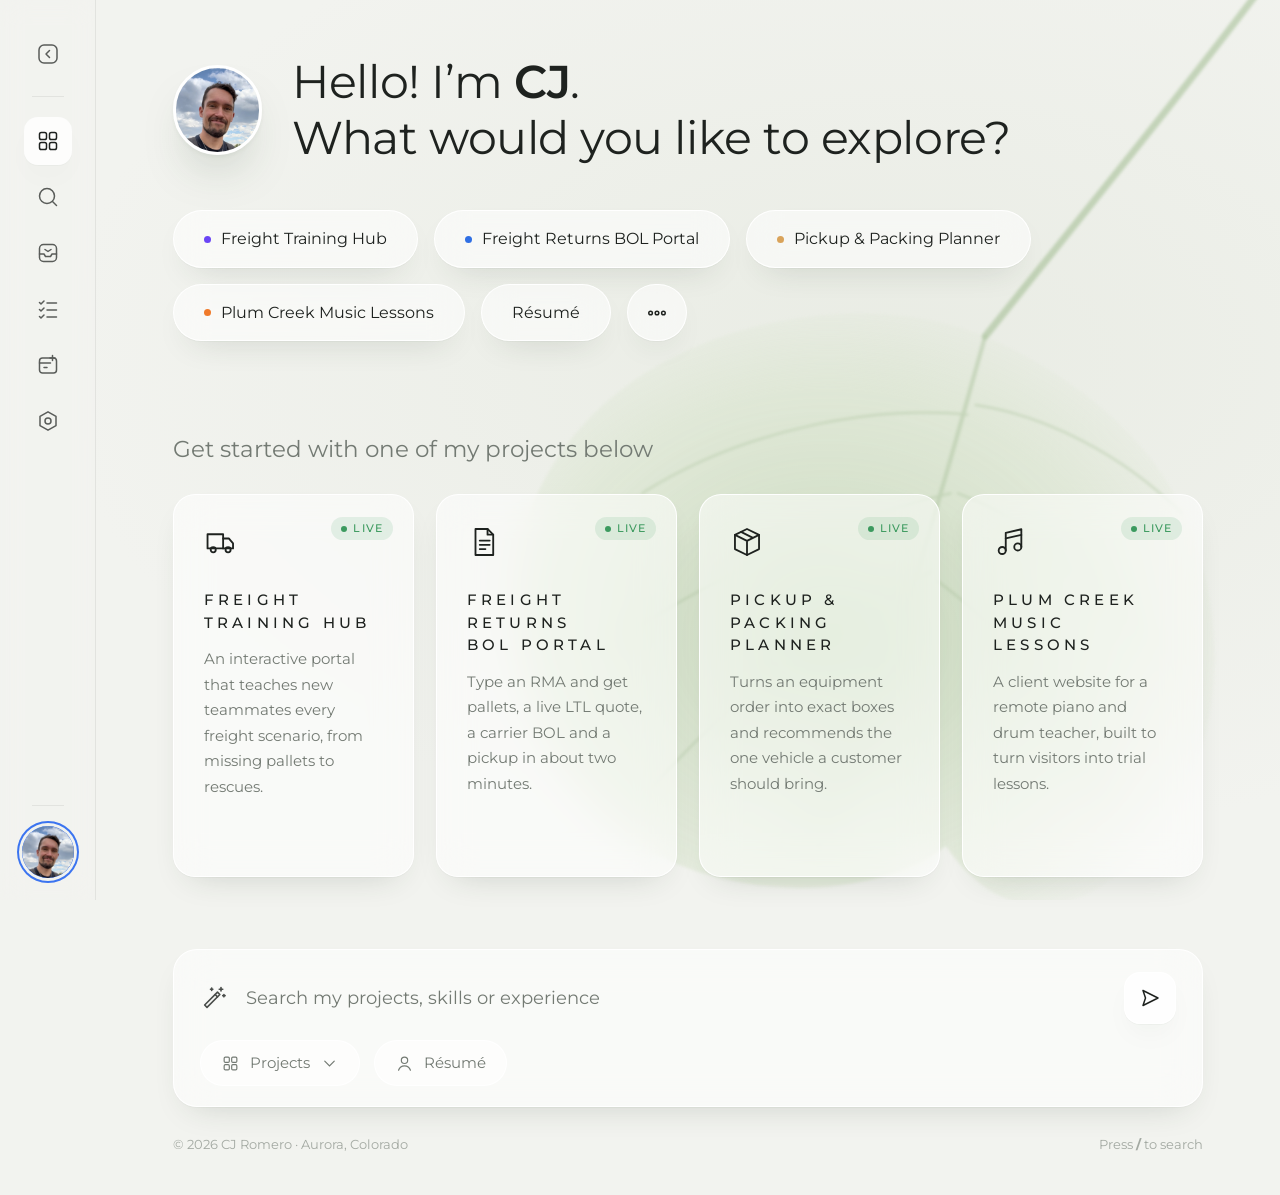
==== index.html @ 224bd037 "Add project hub with résumé and four live projects Static site for Vercel: hub page (home, project p" ====
<!doctype html>
<html lang="en">
<head>
<meta charset="utf-8">
<meta name="viewport" content="width=device-width,initial-scale=1,viewport-fit=cover">
<meta name="description" content="CJ Romero: customer operations, CRM administration and AI enablement. Résumé plus live, clickable projects: a freight training hub, a freight returns BOL portal, a pickup and packing planner, and client web work.">
<meta property="og:title" content="CJ Romero · Project Hub">
<meta property="og:description" content="Résumé and live projects: freight training, BOL automation, packing planner and client websites.">
<meta property="og:type" content="website">
<link rel="icon" href="data:image/svg+xml,%3Csvg xmlns='http://www.w3.org/2000/svg' viewBox='0 0 32 32'%3E%3Cpath d='M16 3C9 9 6 15 8 22c2 5 7 7 8 7s6-2 8-7c2-7-1-13-8-19Z' fill='%239fc08a'/%3E%3Cpath d='M16 6v23' stroke='%235d8f5a' stroke-width='1.6'/%3E%3C/svg%3E">
<title>CJ · Project Hub</title>
<link rel="preconnect" href="https://fonts.googleapis.com">
<link rel="preconnect" href="https://fonts.gstatic.com" crossorigin>
<link rel="stylesheet" href="https://fonts.googleapis.com/css2?family=Montserrat:wght@300;400;500;600&family=JetBrains+Mono:wght@500&display=swap">
<style>
:root{padding:env(safe-area-inset-top,0px) 0 env(safe-area-inset-bottom,0px)}[hidden]{display:none!important}img{max-width:100%}
/* Layout: slim icon rail left; airy greenhouse workspace with a soft botanical leaf behind frosted-glass cards; prompt bar docked at the bottom */
:root{
  --bg:#f2f3ef; --bg-2:#e9ece4;
  --ink:#1e221f; --muted:#737a73; --faint:#a3a9a2;
  --glass:rgba(255,255,255,.55); --glass-strong:rgba(255,255,255,.78); --glass-edge:rgba(255,255,255,.95);
  --line:rgba(30,40,30,.08);
  --leaf-1:#c9dcb8; --leaf-2:#9fc08a; --vein:#7fa56a;
  --accent:#2f6fe4; --live:#3c9a5f; --live-soft:rgba(60,154,95,.12); --soon:#b07a1c; --soon-soft:rgba(190,140,40,.12);
  --shadow:0 1px 1px rgba(40,50,40,.03),0 14px 34px -18px rgba(40,60,40,.22);
  --shadow-lift:0 2px 4px rgba(40,50,40,.05),0 26px 50px -22px rgba(40,70,40,.35);
  --f-ui:"Montserrat","Avenir Next","Segoe UI",system-ui,sans-serif;
  --f-mono:"JetBrains Mono",ui-monospace,Menlo,monospace;
}
@media (prefers-color-scheme:dark){:root:not([data-theme="light"]){
  --bg:#101512; --bg-2:#151c17;
  --ink:#e7ece6; --muted:#9aa49b; --faint:#667066;
  --glass:rgba(32,42,35,.5); --glass-strong:rgba(36,48,40,.8); --glass-edge:rgba(255,255,255,.07);
  --line:rgba(255,255,255,.07);
  --leaf-1:#2d4a2f; --leaf-2:#3f6b40; --vein:#5d8f5a;
  --accent:#6f9cff; --live:#6fd39a; --live-soft:rgba(111,211,154,.12); --soon:#e8b65a; --soon-soft:rgba(232,182,90,.12);
  --shadow:0 1px 1px rgba(0,0,0,.3),0 14px 34px -18px rgba(0,0,0,.6);
  --shadow-lift:0 2px 4px rgba(0,0,0,.3),0 26px 50px -22px rgba(0,0,0,.8);
  color-scheme:dark}}
:root[data-theme="dark"]{
  --bg:#101512; --bg-2:#151c17;
  --ink:#e7ece6; --muted:#9aa49b; --faint:#667066;
  --glass:rgba(32,42,35,.5); --glass-strong:rgba(36,48,40,.8); --glass-edge:rgba(255,255,255,.07);
  --line:rgba(255,255,255,.07);
  --leaf-1:#2d4a2f; --leaf-2:#3f6b40; --vein:#5d8f5a;
  --accent:#6f9cff; --live:#6fd39a; --live-soft:rgba(111,211,154,.12); --soon:#e8b65a; --soon-soft:rgba(232,182,90,.12);
  --shadow:0 1px 1px rgba(0,0,0,.3),0 14px 34px -18px rgba(0,0,0,.6);
  --shadow-lift:0 2px 4px rgba(0,0,0,.3),0 26px 50px -22px rgba(0,0,0,.8);
  color-scheme:dark}

*{box-sizing:border-box}
html,body{height:100%}
body{margin:0;background:var(--bg);color:var(--ink);font:400 15px/1.6 var(--f-ui);-webkit-font-smoothing:antialiased}
button{font:inherit;color:inherit}
a{color:inherit}
:focus-visible{outline:2px solid var(--accent);outline-offset:3px;border-radius:10px}
h1,h2,h3{margin:0;font-weight:400;text-wrap:balance}

/* backdrop */
.backdrop{position:fixed;inset:0;z-index:0;pointer-events:none;overflow:hidden;background:radial-gradient(1200px 700px at 70% 40%,var(--bg-2),transparent 70%),var(--bg)}
.leaf{position:absolute;left:28%;top:-4%;width:min(980px,90vw);height:auto;opacity:.55;filter:blur(1.5px);transform-origin:70% 10%;animation:breeze 14s ease-in-out infinite}
@keyframes breeze{50%{transform:rotate(1.6deg) translateY(4px)}}

/* shell */
.shell{position:relative;z-index:1;display:grid;grid-template-columns:96px minmax(0,1fr);min-height:100%}
.rail{position:sticky;top:0;height:100vh;display:flex;flex-direction:column;align-items:center;gap:8px;padding:30px 0 22px;background:color-mix(in srgb,var(--bg) 70%,transparent);backdrop-filter:blur(14px);border-right:1px solid var(--line);z-index:5}
.rail .sep{width:32px;height:1px;background:var(--line);margin:10px 0 12px}
.rail a,.rail button{width:48px;height:48px;border-radius:14px;display:grid;place-items:center;color:var(--ink);opacity:.72;border:0;background:transparent;cursor:pointer;position:relative;text-decoration:none;transition:background .2s,opacity .2s}
.rail a:hover,.rail button:hover{opacity:1;background:var(--glass)}
.rail a.on{opacity:1;background:var(--glass-strong);box-shadow:var(--shadow)}
.rail svg{width:24px;height:24px}
.rail [data-tip]:hover::after{content:attr(data-tip);position:absolute;left:58px;top:50%;transform:translateY(-50%);white-space:nowrap;font-size:12.5px;font-weight:500;background:var(--ink);color:var(--bg);padding:6px 10px;border-radius:8px;opacity:1}
.rail .grow{flex:1}
.rail a.me{width:52px;height:52px;padding:0;border-radius:50%;overflow:hidden;opacity:1;display:block;background:radial-gradient(circle at 30% 30%,#4f8bff,#2457d6);box-shadow:0 0 0 3px var(--bg),0 0 0 5px #3b74f0;text-decoration:none;transition:transform .2s}
.rail a.me:hover{transform:scale(1.05);background:radial-gradient(circle at 30% 30%,#4f8bff,#2457d6)}

.main{min-width:0;padding:clamp(28px,6vh,80px) clamp(16px,6vw,140px) 40px;display:flex;flex-direction:column;min-height:100vh}
.view{flex:1;display:flex;flex-direction:column}

/* home */
.hello{font-size:clamp(30px,3.6vw,46px);line-height:1.22;letter-spacing:-.01em;font-weight:400}
.hello span{display:block}
.hello em{font-style:normal;font-weight:600}
.chips{display:flex;flex-wrap:wrap;gap:16px;margin-top:44px}
.chip{border:1px solid var(--glass-edge);background:var(--glass);backdrop-filter:blur(16px);-webkit-backdrop-filter:blur(16px);border-radius:999px;padding:15px 30px;font-size:16px;font-weight:400;cursor:pointer;box-shadow:var(--shadow);transition:transform .2s,box-shadow .2s;text-decoration:none;display:inline-flex;align-items:center;gap:10px}
.chip:hover{transform:translateY(-2px);box-shadow:var(--shadow-lift)}
.chip .dot{width:7px;height:7px;border-radius:50%}
.chip.more{padding:15px 18px}
.chip.more svg{width:22px;height:22px}
.sub{font-size:clamp(19px,1.8vw,24px);color:var(--muted);font-weight:400;margin:clamp(48px,10vh,120px) 0 26px}

.cards{display:grid;grid-template-columns:repeat(4,minmax(0,1fr));gap:22px}
.card{position:relative;display:flex;flex-direction:column;gap:12px;padding:30px 30px 34px;border-radius:22px;background:var(--glass);border:1px solid var(--glass-edge);backdrop-filter:blur(18px) saturate(1.1);-webkit-backdrop-filter:blur(18px) saturate(1.1);box-shadow:var(--shadow);text-decoration:none;cursor:pointer;min-width:0;transition:transform .35s cubic-bezier(.2,.8,.2,1),box-shadow .35s;transform-style:preserve-3d}
.card:hover{box-shadow:var(--shadow-lift)}
.card .ic{width:34px;height:34px;color:var(--ink)}
.card .ic svg{width:34px;height:34px}
.card h3{font-size:15px;font-weight:500;letter-spacing:.28em;text-transform:uppercase;margin-top:18px;line-height:1.5}
.card p{margin:0;color:var(--muted);font-size:15px;line-height:1.7}
.status{position:absolute;right:20px;top:22px;font:500 11px/1 var(--f-ui);letter-spacing:.1em;text-transform:uppercase;padding:6px 10px;border-radius:999px;display:inline-flex;align-items:center;gap:6px}
.status i{width:6px;height:6px;border-radius:50%;background:currentColor}
.status.live{color:var(--live);background:var(--live-soft)}
.status.live i{animation:pulse 1.8s ease-in-out infinite}
@keyframes pulse{50%{opacity:.25}}
.status.soon{color:var(--soon);background:var(--soon-soft)}
.card .go{margin-top:auto;padding-top:10px;font-size:13px;font-weight:500;display:flex;align-items:center;gap:8px;color:var(--ink);opacity:.0;transform:translateY(4px);transition:.25s}
.card:hover .go{opacity:.8;transform:none}
.card .go svg{width:16px;height:16px}

/* prompt bar */
.prompt{position:relative;margin-top:clamp(40px,8vh,110px);border-radius:24px;background:var(--glass);border:1px solid var(--glass-edge);backdrop-filter:blur(20px);-webkit-backdrop-filter:blur(20px);box-shadow:var(--shadow);padding:22px 26px 20px}
.prompt-row{display:flex;align-items:center;gap:18px}
.prompt-row > svg{width:28px;height:28px;flex:none;color:var(--ink);opacity:.8}
.prompt input{flex:1;min-width:0;border:0;background:transparent;outline:none;font:400 18px var(--f-ui);color:var(--ink);padding:10px 0}
.prompt input::placeholder{color:var(--muted)}
.send{width:52px;height:52px;border-radius:16px;border:1px solid var(--glass-edge);background:var(--glass-strong);display:grid;place-items:center;cursor:pointer;flex:none;box-shadow:var(--shadow)}
.send svg{width:24px;height:24px}
.send:hover{transform:translateX(2px)}
.prompt-tools{display:flex;gap:14px;margin-top:16px;flex-wrap:wrap}
.pill{display:inline-flex;align-items:center;gap:10px;border:1px solid var(--glass-edge);background:var(--glass);border-radius:999px;padding:10px 20px;font-size:15px;color:var(--muted);cursor:pointer;text-decoration:none;position:relative}
.pill:hover{color:var(--ink)}
.pill svg{width:19px;height:19px}
.menu{position:absolute;left:0;bottom:calc(100% + 10px);min-width:260px;background:var(--glass-strong);backdrop-filter:blur(24px);-webkit-backdrop-filter:blur(24px);border:1px solid var(--glass-edge);border-radius:18px;box-shadow:var(--shadow-lift);padding:8px;z-index:20}
.menu a{display:flex;align-items:center;gap:12px;padding:10px 12px;border-radius:12px;text-decoration:none;font-size:14.5px;color:var(--ink)}
.menu a:hover,.menu a.on{background:var(--glass)}
.menu a small{margin-left:auto;font-size:11px;letter-spacing:.08em;text-transform:uppercase}
.results{position:absolute;left:0;right:0;bottom:calc(100% + 12px);background:var(--glass-strong);backdrop-filter:blur(24px);-webkit-backdrop-filter:blur(24px);border:1px solid var(--glass-edge);border-radius:20px;box-shadow:var(--shadow-lift);padding:8px;max-height:min(420px,60vh);overflow-y:auto;z-index:20}
.res{display:flex;align-items:flex-start;gap:14px;padding:12px 14px;border-radius:14px;cursor:pointer}
.res.on,.res:hover{background:var(--glass)}
.res .k{font:500 10.5px/1 var(--f-ui);letter-spacing:.14em;text-transform:uppercase;color:var(--faint);padding-top:5px;width:74px;flex:none}
.res b{display:block;font-weight:500;font-size:15px}
.res p{margin:2px 0 0;color:var(--muted);font-size:13.5px;line-height:1.5}
.res-empty{padding:14px;color:var(--muted);font-size:14px}
mark{background:color-mix(in srgb,var(--leaf-2) 45%,transparent);color:inherit;border-radius:3px;padding:0 1px}

/* project detail */
.back{display:inline-flex;align-items:center;gap:8px;font-size:14px;color:var(--muted);text-decoration:none;margin-bottom:28px;align-self:flex-start;padding:8px 14px 8px 10px;border-radius:999px;border:1px solid var(--glass-edge);background:var(--glass)}
.back:hover{color:var(--ink)}
.back svg{width:16px;height:16px}
.proj{display:grid;grid-template-columns:minmax(0,1fr) minmax(0,1.15fr);gap:clamp(28px,4vw,64px);align-items:center}
.eyebrow{font-size:12px;font-weight:500;letter-spacing:.3em;text-transform:uppercase;color:var(--muted);display:flex;align-items:center;gap:12px;flex-wrap:wrap}
.eyebrow .status{position:static}
.proj h1{font-size:clamp(32px,4vw,52px);line-height:1.12;letter-spacing:-.015em;margin:16px 0 18px}
.proj .lede{color:var(--muted);font-size:17px;line-height:1.7;max-width:52ch;margin:0}
.points{list-style:none;margin:26px 0 0;padding:0;display:flex;flex-direction:column;gap:10px}
.points li{display:flex;gap:12px;align-items:flex-start;font-size:15px}
.points li::before{content:"";width:8px;height:8px;border-radius:50%;margin-top:.55em;flex:none;background:var(--leaf-2);box-shadow:0 0 0 4px color-mix(in srgb,var(--leaf-2) 25%,transparent)}
.tags{display:flex;flex-wrap:wrap;gap:8px;margin-top:24px}
.tags span{font-size:12.5px;padding:6px 12px;border-radius:999px;background:var(--glass);border:1px solid var(--glass-edge);color:var(--muted)}
.cta{display:flex;gap:12px;margin-top:30px;flex-wrap:wrap}
.btn{display:inline-flex;align-items:center;gap:10px;padding:14px 24px;border-radius:999px;font-weight:500;font-size:15px;text-decoration:none;border:1px solid var(--glass-edge);background:var(--glass);cursor:pointer}
.btn svg{width:18px;height:18px}
.btn.solid{background:var(--ink);color:var(--bg);border-color:var(--ink)}
.btn.solid:hover{transform:translateY(-1px)}
.btn[aria-disabled="true"]{opacity:.55;cursor:default}

.preview{perspective:1600px}
.window{border-radius:22px;background:var(--glass-strong);border:1px solid var(--glass-edge);box-shadow:var(--shadow-lift);overflow:hidden;transform:rotateY(-14deg) rotateX(6deg);transition:transform .7s cubic-bezier(.2,.8,.2,1);text-decoration:none;display:block;color:inherit}
.preview:hover .window{transform:none}
.win-bar{display:flex;align-items:center;gap:7px;padding:12px 16px;border-bottom:1px solid var(--line)}
.win-bar i{width:10px;height:10px;border-radius:50%;background:var(--line)}
.win-bar i:nth-child(1){background:#ff6058}.win-bar i:nth-child(2){background:#ffbd2e}.win-bar i:nth-child(3){background:#29c940}
.win-bar span{margin-left:12px;font:500 11.5px var(--f-mono);color:var(--muted);background:var(--glass);padding:4px 12px;border-radius:7px;flex:1;max-width:280px;overflow:hidden;white-space:nowrap;text-overflow:ellipsis}
.win-body{aspect-ratio:16/10;max-width:100%;position:relative;overflow:hidden}

/* freight mini */
.fh{position:absolute;inset:0;display:grid;grid-template-columns:22% 1fr;background:linear-gradient(135deg,#f6f1ff,#fff3f8)}
.fh-side{background:#fff;border-right:1px solid #eee8f6;padding:8% 10%;display:flex;flex-direction:column;gap:7%}
.fh-side b{display:block;height:9px;border-radius:4px;background:#6a45f5;width:70%}
.fh-side i{display:block;height:6px;border-radius:3px;background:#e8e3f3}
.fh-main{padding:5% 6%;display:flex;flex-direction:column;align-items:center;gap:4%}
.fh-truck{width:46%;height:auto}
.fh-title{font:700 clamp(11px,1.5vw,20px)/1 var(--f-ui);color:#1d1a2b;letter-spacing:-.02em}
.fh-search{width:70%;height:8%;border-radius:6px;background:#fff;box-shadow:0 2px 8px rgba(60,30,140,.08)}
.fh-grid{width:100%;display:grid;grid-template-columns:repeat(3,1fr);gap:4%;margin-top:2%}
.fh-grid div{height:clamp(18px,3.4vw,40px);border-radius:6px;background:#fff;box-shadow:0 2px 6px rgba(60,30,140,.07);display:flex;align-items:center;gap:8%;padding:0 7%}
.fh-grid div::before{content:"";width:22%;aspect-ratio:1;border-radius:4px;background:var(--c)}
.fh-grid div::after{content:"";flex:1;height:4px;border-radius:2px;background:#ece8f4}

/* box 3d (packaging) */
.pk{position:absolute;inset:0;display:grid;place-items:center;background:
  linear-gradient(var(--line) 1px,transparent 1px) 0 0/24px 24px,linear-gradient(90deg,var(--line) 1px,transparent 1px) 0 0/24px 24px}
.pk-scene{width:150px;height:110px;perspective:900px}
.pk-box{position:relative;width:150px;height:110px;transform-style:preserve-3d;transform:rotateX(-22deg) rotateY(-32deg);animation:spin 16s linear infinite}
@keyframes spin{to{transform:rotateX(-22deg) rotateY(328deg)}}
.pk-box i{position:absolute;left:0;top:0;display:grid;place-items:center;font:500 11px var(--f-mono);color:#6b4b1f;border:1px solid rgba(110,75,30,.25)}
.pk-box .f{width:150px;height:110px;background:#e9c48c;transform:translateZ(45px)}
.pk-box .b{width:150px;height:110px;background:#d9ac6a;transform:rotateY(180deg) translateZ(45px)}
.pk-box .r{width:90px;height:110px;left:30px;background:#d1a161;transform:rotateY(90deg) translateZ(75px)}
.pk-box .l{width:90px;height:110px;left:30px;background:#d1a161;transform:rotateY(-90deg) translateZ(75px)}
.pk-box .t{width:150px;height:90px;top:10px;background:#f2d6a8;transform:rotateX(90deg) translateZ(55px)}
.pk-box .t::after{content:"";position:absolute;left:0;right:0;top:50%;height:10px;margin-top:-5px;background:rgba(160,120,60,.35)}
.pk-box .u{width:150px;height:90px;top:10px;background:#c99a57;transform:rotateX(-90deg) translateZ(55px)}
.pk-dims{position:absolute;left:6%;bottom:8%;display:flex;gap:8px;flex-wrap:wrap}
.pk-dims span{font:500 11.5px var(--f-mono);padding:5px 9px;border-radius:7px;background:var(--glass-strong);border:1px solid var(--glass-edge)}

/* bol doc */
.bol{position:absolute;inset:0;display:grid;place-items:center;background:linear-gradient(160deg,var(--bg-2),var(--bg))}
.bol-doc{width:62%;aspect-ratio:8.5/11;max-height:88%;background:#fffdf8;border-radius:6px;box-shadow:0 18px 40px -16px rgba(0,0,0,.35);transform:rotate(-4deg);padding:6%;display:flex;flex-direction:column;gap:5%;position:relative;color:#2a2a2a}
.bol-doc h4{margin:0;font:600 clamp(9px,1.2vw,14px)/1 var(--f-ui);letter-spacing:.2em}
.bol-row{display:grid;grid-template-columns:1fr 1fr;gap:6%}
.bol-row div{height:clamp(16px,3vw,34px);border:1px solid #ddd6c8;border-radius:3px;position:relative}
.bol-row div::after{content:"";position:absolute;left:8%;right:30%;top:40%;height:3px;background:#e7e0d1;border-radius:2px}
.bol-lines{display:flex;flex-direction:column;gap:6px;flex:1}
.bol-lines i{height:5px;border-radius:3px;background:#ece6d8}
.bol-lines i:nth-child(2n){width:80%}
.bol-stamp{position:absolute;right:8%;bottom:9%;font:700 clamp(8px,1.1vw,12px)/1 var(--f-mono);color:#c0392b;border:2px solid #c0392b;padding:5px 8px;border-radius:4px;transform:rotate(-12deg);opacity:.75;letter-spacing:.1em}
.soon-band{position:absolute;left:0;right:0;bottom:0;padding:12px 18px;font-size:13px;color:var(--muted);background:linear-gradient(transparent,var(--glass-strong) 40%);text-align:center}

/* resume */
.resume{display:grid;grid-template-columns:minmax(0,1.2fr) minmax(0,1fr);gap:22px;margin-top:8px}
.panel{border-radius:22px;background:var(--glass);border:1px solid var(--glass-edge);backdrop-filter:blur(18px);-webkit-backdrop-filter:blur(18px);box-shadow:var(--shadow);padding:30px;min-width:0}
.panel h2{font-size:13px;font-weight:500;letter-spacing:.28em;text-transform:uppercase;margin-bottom:18px}
.panel p{margin:0 0 12px;color:var(--muted);line-height:1.75;max-width:62ch}
.skill-grp{margin-bottom:18px}
.skill-grp small{display:block;font-size:12px;font-weight:500;color:var(--faint);letter-spacing:.12em;text-transform:uppercase;margin-bottom:10px}
.plist{display:flex;flex-direction:column;gap:10px}
.plist a{display:flex;align-items:center;gap:14px;padding:14px 16px;border-radius:16px;text-decoration:none;background:var(--glass);border:1px solid var(--glass-edge)}
.plist a:hover{background:var(--glass-strong)}
.plist svg{width:22px;height:22px;flex:none}
.plist span{flex:1;min-width:0}
.plist .status{position:static}
.xp{display:flex;flex-direction:column;gap:18px}
.xp div{border-left:2px solid var(--leaf-2);padding-left:16px}
.xp b{font-weight:500}
.xp small{display:block;color:var(--faint);font-size:13px}
.links{display:flex;flex-direction:column;gap:10px}
.links a,.links div{display:flex;align-items:center;gap:12px;padding:14px 16px;border-radius:16px;background:var(--glass);border:1px solid var(--glass-edge);text-decoration:none;font-size:15px;min-width:0;overflow-wrap:anywhere}
.links svg{width:20px;height:20px;flex:none}

.hello-row{display:flex;align-items:center;gap:clamp(18px,2.5vw,30px)}
.portrait{width:clamp(72px,7vw,96px);height:clamp(72px,7vw,96px);border-radius:50%;object-fit:cover;object-position:50% 30%;flex:none;border:3px solid var(--glass-edge);box-shadow:var(--shadow-lift)}
.portrait.big{width:clamp(88px,9vw,120px);height:clamp(88px,9vw,120px)}
.role{margin:10px 0 0;color:var(--muted);font-size:clamp(15px,1.4vw,18px)}
.loc{margin:6px 0 0;color:var(--faint);font-size:14px;display:flex;align-items:center;gap:6px}
.loc svg{width:16px;height:16px}
.xp ul{margin:8px 0 0;padding-left:18px;color:var(--muted);font-size:14.5px;line-height:1.65;display:flex;flex-direction:column;gap:4px}
.note{margin:18px 0 0;font-size:14px;color:var(--muted);padding:12px 16px;border-radius:14px;background:var(--glass);border:1px solid var(--glass-edge);max-width:56ch}
.win-body .shot{position:absolute;inset:0;width:100%;height:100%;object-fit:cover;object-position:top left}
.rail a.me img{display:block;width:100%;height:100%;border-radius:50%;object-fit:cover;object-position:50% 28%}
.foot{margin-top:28px;font-size:12.5px;color:var(--faint);display:flex;justify-content:space-between;gap:12px;flex-wrap:wrap}

.mobile-top{display:none}
@media (max-width:1200px){.cards{grid-template-columns:repeat(2,minmax(0,1fr))}}
@media (max-width:900px){.proj,.resume{grid-template-columns:minmax(0,1fr)}.window{transform:none}}
@media (max-width:720px){
  .shell{grid-template-columns:minmax(0,1fr)}
  .rail{position:fixed;top:auto;bottom:0;left:0;right:0;height:auto;flex-direction:row;justify-content:space-around;padding:8px 10px calc(8px + env(safe-area-inset-bottom,0px));border-right:0;border-top:1px solid var(--line)}
  .rail .sep,.rail .grow,.rail .hide-m{display:none}
  .rail a,.rail button{width:44px;height:44px}
  .rail [data-tip]:hover::after{display:none}
  .rail a.me{width:40px;height:40px;box-shadow:0 0 0 2px var(--bg),0 0 0 4px #3b74f0}
  .main{padding-bottom:110px}
  .cards{grid-template-columns:minmax(0,1fr)}
  .chips{gap:10px;margin-top:30px}
  .chip{padding:11px 20px;font-size:14.5px}
  .card{padding:24px}
  .card .go{opacity:.8;transform:none}
  .prompt{padding:16px 16px 14px}
  .prompt input{font-size:16px}
  .leaf{left:-10%;width:150vw;opacity:.4}
}
@media (prefers-reduced-motion:reduce){*,*::before,*::after{animation:none!important;transition:none!important}}
</style>
</head>
<body>
<div class="backdrop" aria-hidden="true">
  <svg class="leaf" viewBox="0 0 1000 1000" fill="none">
    <defs>
      <radialGradient id="lg" cx="45%" cy="55%" r="60%"><stop offset="0" style="stop-color:var(--leaf-2);stop-opacity:.9"/><stop offset=".7" style="stop-color:var(--leaf-1);stop-opacity:.6"/><stop offset="1" style="stop-color:var(--leaf-1);stop-opacity:0"/></radialGradient>
    </defs>
    <path d="M940 0 C850 120 760 230 640 380" style="stroke:var(--vein)" stroke-width="7" stroke-linecap="round" opacity=".7"/>
    <path d="M640 380 C520 330 330 360 230 470 C120 590 140 780 260 880 C360 960 520 960 600 900 C640 960 700 980 760 940 C900 850 900 640 820 520 C780 460 710 410 640 380Z" fill="url(#lg)"/>
    <g style="stroke:var(--vein)" stroke-linecap="round" opacity=".55" fill="none">
      <path d="M640 380 C600 520 560 680 470 900" stroke-width="4"/>
      <path d="M622 460 C540 450 400 470 290 540" stroke-width="2"/>
      <path d="M605 540 C520 560 380 610 250 700" stroke-width="2"/>
      <path d="M585 620 C500 660 390 740 300 840" stroke-width="2"/>
      <path d="M560 710 C510 760 470 830 430 900" stroke-width="2"/>
      <path d="M630 450 C700 460 780 500 840 560" stroke-width="2"/>
      <path d="M612 540 C690 570 780 640 830 720" stroke-width="2"/>
      <path d="M592 630 C660 680 730 760 760 860" stroke-width="2"/>
    </g>
  </svg>
</div>

<div class="shell">
  <nav class="rail" aria-label="Site navigation">
    <button class="hide-m" id="backBtn" data-tip="Back" aria-label="Back"><svg viewBox="0 0 24 24" fill="none" stroke="currentColor" stroke-width="1.5" stroke-linecap="round" stroke-linejoin="round"><rect x="3" y="3" width="18" height="18" rx="5"/><path d="m13.5 8.5-3.5 3.5 3.5 3.5"/></svg></button>
    <span class="sep"></span>
    <a href="#home" data-route="home" data-tip="Home" aria-label="Home"><svg viewBox="0 0 24 24" fill="none" stroke="currentColor" stroke-width="1.5"><rect x="3.5" y="3.5" width="7" height="7" rx="1.8"/><rect x="13.5" y="3.5" width="7" height="7" rx="1.8"/><rect x="3.5" y="13.5" width="7" height="7" rx="1.8"/><rect x="13.5" y="13.5" width="7" height="7" rx="1.8"/></svg></a>
    <button id="searchBtn" data-tip="Search" aria-label="Search"><svg viewBox="0 0 24 24" fill="none" stroke="currentColor" stroke-width="1.5" stroke-linecap="round"><circle cx="11" cy="11" r="7.5"/><path d="m20.5 20.5-4-4"/></svg></button>
    <a href="#project-freight-hub" data-route="project" data-tip="Projects" aria-label="Projects"><svg viewBox="0 0 24 24" fill="none" stroke="currentColor" stroke-width="1.5" stroke-linecap="round" stroke-linejoin="round"><rect x="3.5" y="3.5" width="17" height="17" rx="4"/><path d="M3.5 13h4.5l1.5 2.5h5L16 13h4.5"/><path d="m9 8.5 3 2 3-2"/></svg></a>
    <a href="#resume" data-route="resume" data-tip="Résumé" aria-label="Résumé"><svg viewBox="0 0 24 24" fill="none" stroke="currentColor" stroke-width="1.5" stroke-linecap="round" stroke-linejoin="round"><path d="m3.5 5.5 1.5 1.5 3-3M3.5 12.5 5 14l3-3M3.5 19.5 5 21l3-3"/><path d="M11 6h9.5M11 13h9.5M11 20h9.5"/></svg></a>
    <a href="#contact" data-route="contact" data-tip="Contact" aria-label="Contact"><svg viewBox="0 0 24 24" fill="none" stroke="currentColor" stroke-width="1.5" stroke-linecap="round" stroke-linejoin="round"><rect x="3.5" y="5" width="17" height="15" rx="3"/><path d="M3.5 10h11M8 14.5h3M16.5 2.5v5M14 5h5"/></svg></a>
    <button id="themeBtn" data-tip="Light / dark" aria-label="Toggle light or dark theme"><svg viewBox="0 0 24 24" fill="none" stroke="currentColor" stroke-width="1.5" stroke-linejoin="round"><path d="M12 2.8 20 7.4v9.2L12 21.2 4 16.6V7.4z"/><circle cx="12" cy="12" r="3"/></svg></button>
    <span class="grow"></span>
    <span class="sep"></span>
    <a class="me" href="#resume" aria-label="About CJ"><img src="assets/cj.jpg" alt=""></a>
  </nav>

  <main class="main">
    <div class="view" id="view"></div>
    <footer class="foot"><span>© <span id="yr"></span> CJ Romero · Aurora, Colorado</span><span>Press <b>/</b> to search</span></footer>
  </main>
</div>

<script>
/* ================= site content (edit here) ================= */
const SITE = {
  name: 'CJ',
  fullName: 'Cory (CJ) Romero',
  role: 'Customer Operations · CRM Administration · Systems & AI Enablement',
  location: 'Aurora, Colorado',
  photo: 'assets/cj.jpg',
  summary: [
    'I help operations teams scale by building the systems, processes and dashboards they need to deliver better experiences. My background spans customer support, CRM administration, process improvement and team enablement.',
    'That path runs from launching Amazon’s largest Colorado driver training program, to founding a coaching business with 95% client retention, to customer support at REP Fitness, where I was selected as 1 of 12 AI Champions leading AI integration across the company.',
    'I build practical tools around problems I run into at work. Every project on this site is live and clickable.'
  ],
  skills: {
    'Operations & Analysis': ['Process improvement','SOP development','KPI tracking','Data analysis','Reporting dashboards','Root-cause analysis','Vendor & carrier management','Stakeholder presentations'],
    'Customer Experience': ['Omnichannel support (email, phone, SMS)','CSAT management','Escalation handling','Client lifecycle & onboarding','Knowledge base management'],
    'Systems & Tools': ['Kustomer (admin)','NetSuite','Shopify / Shopify Plus','Google Workspace','Microsoft Office','ServiceNow'],
    'AI & Technical': ['AI tool evaluation & rollout','Prompt writing','Claude','Cursor','HTML / CSS / JavaScript','React','SEO'],
  },
  experience: [
    { role:'Customer Support Specialist', org:'REP Fitness', place:'Westminster, CO', dates:'Aug 2025 – Present', bullets:[
      'Designed and launched three AI-powered internal tools that automated claims submission, freight return processing and order packing.',
      'Maintain a 90% CSAT average across 200+ tickets a month by email, phone and SMS.',
      'Selected as 1 of 12 company-wide AI Champions; leading AI implementation for Customer Support, from tool evaluation and prompt engineering to rollout.',
      'Redesigned the customer-facing knowledge base with Cursor and custom code, raising the average article rating from 27.1% to 33.2% and cutting negative feedback to zero, while sustaining 7,000+ monthly views.',
      'Built a NetSuite report on carrier-damage replacements that surfaced $15,000+ in previously unmeasured carrier-driven costs.',
      'Built the team-wide freight rescue tracking system; administer Kustomer CRM; authored the Freight Return SOP and quick-reference guide.']},
    { role:'Safety & Security Operations Coordinator (Contract)', org:'InnovAge', place:'Lowry, CO', dates:'Oct 2024 – Sep 2026', bullets:[
      'Monitored physical security systems across 24 medical facilities nationwide in a 24/7 call center, resolving alerts, access control and credentialing issues.',
      'Managed high-volume ticketing and incident documentation in ServiceNow and coordinated first response for critical incidents.']},
    { role:'Founder & Head Coach', org:'Project Maverick, LLC', place:'Commerce City, CO', dates:'Apr 2023 – Oct 2024', bullets:[
      'Founded and scaled a hybrid fitness coaching business to $5–6K/month with 95% client retention and a 70% sales close rate.',
      'Designed the full client lifecycle (intake, onboarding, follow-up and re-engagement) and a lead generation system.']},
    { role:'Fitness Manager (promoted from Personal Trainer)', org:'Anytime Fitness', place:'Denver, CO', dates:'Nov 2021 – Mar 2023', bullets:[
      'Averaged 30% above monthly membership sales targets and generated $40K+ in personal training revenue in 2022.',
      'Led a 3-trainer team and redesigned the sales process, driving a 45% quarter-over-quarter conversion increase.']},
    { role:'DOT Driver Trainer Manager (promoted from Driver and OTR Dispatcher)', org:'Amazon', place:'Denver, CO', dates:'Jan 2018 – Jul 2021', bullets:[
      'Led the ground-up launch of the driver training program at DDV5, Colorado’s largest Amazon delivery station at the time, including its first DOT-certified program.',
      'Designed a training flow that produced 4x the new-hire driver volume of any other Colorado station: 120+ drivers a week at peak with an 85% pass rate.',
      'Built a performance-tracking and grading system for third-party vendors and led a team of 5 trainers.']},
    { role:'Assistant Manager (promoted from Busser)', org:'Denver Zoological Foundation', place:'Denver, CO', dates:'Apr 2016 – Oct 2017', bullets:[
      'Earned Employee of the Month in my first month; oversaw food-and-beverage operations, staff training and a section of Denver Zoo Lights.']},
  ],
  education: ['SAE Institute · Certificate, Applied Sciences in Audio Engineering (2015)'],
  certifications: ['AI Fluency: Framework & Foundations','Google Cybersecurity Professional','Google IT Support Professional','Introduction to HTML, CSS & JavaScript','JavaScript Basics'],
  languages: 'English (native) · Spanish (elementary)',
  contact: { email:'romerocj@live.com', linkedin:'https://www.linkedin.com/in/cjromerofficial', github:'https://github.com/cjromerofficial-bot' },
};

const PROJECTS = [
  { id:'freight-hub', title:'Freight Training Hub', status:'live', href:'projects/freight-hub/index.html', url:'projects/freight-hub',
    icon:'truck', card:'An interactive portal that teaches new teammates every freight scenario, from missing pallets to rescues.',
    lede:'A training and SOP portal for an LTL freight team, built from the freight SOPs I wrote. New hires search any scenario, follow a step-by-step playbook, and copy ready-made carrier emails instead of digging through a long document.',
    points:['9 searchable playbooks: dock checks, reconsignments, returns, special deliveries, rescues and more','Step checklists with a progress truck that drives as you work a ticket','Hold-vs-return cost calculator and a rescue “check alternatives first” gate','Copy-ready carrier email templates and a contacts directory','3D CSS truck hero, light and dark themes, works on phones'],
    tags:['HTML','CSS 3D','Vanilla JS','Training design','LTL freight'] },
  { id:'bol-portal', title:'Freight Returns BOL Portal', status:'live', href:'projects/bol-portal/index.html', url:'projects/bol-portal',
    repo:'https://github.com/cjromerofficial-bot/FreightReturnBOLPortalExample',
    icon:'doc', card:'Type an RMA and get pallets, a live LTL quote, a carrier BOL and a pickup in about two minutes.',
    lede:'An internal app that turns a customer freight return into print-ready shipping documents. A rep types an RMA number; the portal pulls the order from the ERP, suggests pallets, gets a carrier quote, creates the BOL, schedules the pickup and writes tracking back to the ERP.',
    points:['RMA lookup prefills the customer, address and returning items','Pallet suggestions with freight class from density and a to-scale 3D trailer view','Quote shows the amount to deduct from the refund; any change forces a new quote','Duplicate-proof BOL creation with step-by-step recovery if a carrier call fails','BOL, packing list and barcoded labels as PDFs'],
    note:'This demo runs entirely in your browser with fictional ERP and carrier data. Try RMA100001 through RMA100004.',
    tags:['React','Vite','Node.js','three.js','pdf-lib','36 automated tests'] },
  { id:'packing-planner', title:'Pickup & Packing Planner', status:'live', href:'projects/packing-planner/index.html', url:'projects/packing-planner',
    repo:'https://github.com/cjromerofficial-bot/PickupPackingPlanner',
    icon:'box', card:'Turns an equipment order into exact boxes and recommends the one vehicle a customer should bring.',
    lede:'A single-page tool for support and warehouse teams. It expands an equipment order into the real list of boxes, recommends the smallest vehicle that safely fits everything for a customer pickup, and produces clean packing lists for freight forwarders and returns vendors.',
    points:['Shopify-style product search with forgiving matching','Import packing slips, sales orders and RMAs from PDFs or screenshots (in-browser OCR)','Conservative vehicle recommendation from car to box truck, with a one-line reason for each rule-out','Animated truck load preview, scaled to each box’s real size','Copyable packing lists with lb↔kg and in↔cm toggles'],
    note:'Runs on a fictional sample catalog. Click “load a sample order” to try it.',
    tags:['Vanilla JS','SVG','pdf.js','Tesseract OCR','Zero backend'] },
  { id:'pc-music', title:'Plum Creek Music Lessons', status:'live', href:'https://pcmusiclessons.com', external:true, url:'pcmusiclessons.com',
    repo:'https://github.com/cjromerofficial-bot/pcmusiclessons',
    icon:'music', card:'A client website for a remote piano and drum teacher, built to turn visitors into trial lessons.',
    lede:'A marketing site I designed and built for a friend’s remote music lesson studio. It introduces the instructor, explains how online lessons work, and moves visitors toward booking a trial lesson.',
    points:['Stage-curtain landing intro','Trial lesson booking flow','Student reviews carousel','Instructor and music production pages','Responsive layout for phones and tablets'],
    note:'Client project. Opens the live site in a new tab.',
    tags:['React','TypeScript','Vite','Client work'] },
];

/* ================= icons ================= */
const I = {
  truck:'<svg viewBox="0 0 24 24" fill="none" stroke="currentColor" stroke-width="1.3" stroke-linecap="round" stroke-linejoin="round"><path d="M2.5 6.5h11v10h-11z"/><path d="M13.5 9.5h4l3 3.5v3.5h-7"/><circle cx="6.5" cy="17.5" r="1.8"/><circle cx="17" cy="17.5" r="1.8"/></svg>',
  box:'<svg viewBox="0 0 24 24" fill="none" stroke="currentColor" stroke-width="1.3" stroke-linecap="round" stroke-linejoin="round"><path d="M12 2.8 20.5 7v10L12 21.2 3.5 17V7z"/><path d="M3.5 7 12 11.2 20.5 7M12 11.2v10M7.8 4.9l8.4 4.2"/></svg>',
  doc:'<svg viewBox="0 0 24 24" fill="none" stroke="currentColor" stroke-width="1.3" stroke-linecap="round" stroke-linejoin="round"><path d="M6 2.8h8.5l4 4v14.4H6z"/><path d="M14.5 2.8v4h4M9 11h7M9 14h7M9 17h4"/></svg>',
  quote:'<svg viewBox="0 0 24 24" fill="none" stroke="currentColor" stroke-width="1.3" stroke-linecap="round"><path d="M10 6.5C6.5 7 4.5 9.5 4.5 13v4.5h5V13h-3c0-2.5 1.3-4 3.5-4.5M19.5 6.5c-3.5.5-5.5 3-5.5 6.5v4.5h5V13h-3c0-2.5 1.3-4 3.5-4.5"/></svg>',
  arrow:'<svg viewBox="0 0 24 24" fill="none" stroke="currentColor" stroke-width="1.6" stroke-linecap="round" stroke-linejoin="round"><path d="M5 12h14M13 6l6 6-6 6"/></svg>',
  back:'<svg viewBox="0 0 24 24" fill="none" stroke="currentColor" stroke-width="1.6" stroke-linecap="round" stroke-linejoin="round"><path d="M15 18 9 12l6-6"/></svg>',
  wand:'<svg viewBox="0 0 24 24" fill="none" stroke="currentColor" stroke-width="1.4" stroke-linecap="round" stroke-linejoin="round"><path d="m4 20 11-11 2 2L6 22z" transform="translate(0 -2)"/><path d="m13 9 2 2M18 3v3M16.5 4.5h3M20.5 9v2M19.5 10h2M10 3.5v2M9 4.5h2"/></svg>',
  send:'<svg viewBox="0 0 24 24" fill="none" stroke="currentColor" stroke-width="1.5" stroke-linejoin="round"><path d="M5 4.5 20 12 5 19.5 7.5 12z"/></svg>',
  grid:'<svg viewBox="0 0 24 24" fill="none" stroke="currentColor" stroke-width="1.5"><rect x="4" y="4" width="6.5" height="6.5" rx="1.5"/><rect x="13.5" y="4" width="6.5" height="6.5" rx="1.5"/><rect x="4" y="13.5" width="6.5" height="6.5" rx="1.5"/><rect x="13.5" y="13.5" width="6.5" height="6.5" rx="1.5"/></svg>',
  chev:'<svg viewBox="0 0 24 24" fill="none" stroke="currentColor" stroke-width="1.5" stroke-linecap="round"><path d="m6 9 6 6 6-6"/></svg>',
  user:'<svg viewBox="0 0 24 24" fill="none" stroke="currentColor" stroke-width="1.5" stroke-linecap="round"><circle cx="12" cy="8" r="4"/><path d="M4.5 20.5c1.2-3.6 4-5.5 7.5-5.5s6.3 1.9 7.5 5.5"/></svg>',
  dots:'<svg viewBox="0 0 24 24" fill="none" stroke="currentColor" stroke-width="1.6"><circle cx="5" cy="12" r="2"/><circle cx="12" cy="12" r="2"/><circle cx="19" cy="12" r="2"/></svg>',
  mail:'<svg viewBox="0 0 24 24" fill="none" stroke="currentColor" stroke-width="1.5" stroke-linecap="round" stroke-linejoin="round"><rect x="3" y="5" width="18" height="14" rx="3"/><path d="m4 7 8 6 8-6"/></svg>',
  link:'<svg viewBox="0 0 24 24" fill="none" stroke="currentColor" stroke-width="1.5" stroke-linecap="round" stroke-linejoin="round"><path d="M10 14a4 4 0 0 0 5.7 0l3-3a4 4 0 0 0-5.7-5.7l-1 1"/><path d="M14 10a4 4 0 0 0-5.7 0l-3 3a4 4 0 0 0 5.7 5.7l1-1"/></svg>',
  music:'<svg viewBox="0 0 24 24" fill="none" stroke="currentColor" stroke-width="1.3" stroke-linecap="round" stroke-linejoin="round"><path d="M9 18V5.5l11-2.5v12.5"/><circle cx="6.5" cy="18" r="2.5"/><circle cx="17.5" cy="15.5" r="2.5"/><path d="M9 9.5 20 7"/></svg>',
  github:'<svg viewBox="0 0 24 24" fill="currentColor"><path d="M12 2.5a9.5 9.5 0 0 0-3 18.5c.5.1.7-.2.7-.5v-1.7c-2.7.6-3.2-1.2-3.2-1.2-.4-1.1-1.1-1.4-1.1-1.4-.9-.6.1-.6.1-.6 1 .1 1.5 1 1.5 1 .9 1.5 2.3 1.1 2.9.8.1-.6.3-1.1.6-1.3-2.1-.2-4.4-1.1-4.4-4.7 0-1 .4-1.9 1-2.6-.1-.3-.4-1.2.1-2.5 0 0 .8-.3 2.6 1a9 9 0 0 1 4.8 0c1.8-1.3 2.6-1 2.6-1 .5 1.3.2 2.2.1 2.5.6.7 1 1.6 1 2.6 0 3.7-2.3 4.5-4.4 4.7.3.3.7.9.7 1.8v2.7c0 .3.2.6.7.5A9.5 9.5 0 0 0 12 2.5Z"/></svg>',
  pin:'<svg viewBox="0 0 24 24" fill="none" stroke="currentColor" stroke-width="1.5" stroke-linecap="round" stroke-linejoin="round"><path d="M12 21s-6.5-5.6-6.5-11a6.5 6.5 0 0 1 13 0c0 5.4-6.5 11-6.5 11Z"/><circle cx="12" cy="10" r="2.3"/></svg>',
  ext:'<svg viewBox="0 0 24 24" fill="none" stroke="currentColor" stroke-width="1.6" stroke-linecap="round" stroke-linejoin="round"><path d="M14 4h6v6M20 4l-9 9M18 14v5a1 1 0 0 1-1 1H5a1 1 0 0 1-1-1V7a1 1 0 0 1 1-1h5"/></svg>',
};
const CHIP_COLORS = {'freight-hub':'#6a45f5','bol-portal':'#2f6fe4','packing-planner':'#d9a35a','pc-music':'#f07a2a'};
const linkAttrs = p => p.external ? 'target="_blank" rel="noopener"' : '';

/* ================= helpers ================= */
const $ = (s,r=document)=>r.querySelector(s);
const esc = s => String(s).replace(/[&<>"]/g,c=>({'&':'&amp;','<':'&lt;','>':'&gt;','"':'&quot;'}[c]));
const store={get(k,d){try{const v=localStorage.getItem(k);return v?JSON.parse(v):d}catch(e){return d}},set(k,v){try{localStorage.setItem(k,JSON.stringify(v))}catch(e){}}};
const statusPill = p => p.status==='live'?'<span class="status live"><i></i>Live</span>':'<span class="status soon"><i></i>Coming soon</span>';
const view = $('#view');

/* ================= search ================= */
function buildIndex(){
  const ix=[];
  PROJECTS.forEach(p=>ix.push({kind:'Project',title:p.title,text:[p.card,p.lede,...p.points,...p.tags].join(' '),go:'#project-'+p.id}));
  Object.entries(SITE.skills).forEach(([g,arr])=>arr.forEach(s=>ix.push({kind:'Skill',title:s,text:g+' skill',go:'#resume'})));
  SITE.experience.forEach(x=>ix.push({kind:'Experience',title:`${x.role} · ${x.org}`,text:[x.dates,x.place,...x.bullets].join(' '),go:'#resume'}));
  ix.push({kind:'About',title:'Résumé',text:SITE.summary.join(' ')+' experience skills about resume',go:'#resume'});
  ix.push({kind:'Contact',title:'Contact',text:'contact email linkedin github hire reach',go:'#contact'});
  return ix;
}
const INDEX=buildIndex();
function search(q){
  const ws=q.toLowerCase().split(/\s+/).filter(Boolean);
  return INDEX.map(e=>{const hay=(e.title+' '+e.text).toLowerCase();if(!ws.every(w=>hay.includes(w)))return null;
    let sc=0;ws.forEach(w=>{if(e.title.toLowerCase().includes(w))sc+=5;sc+=hay.split(w).length-1});if(e.kind==='Project')sc+=2;return {...e,sc}}).filter(Boolean).sort((a,b)=>b.sc-a.sc).slice(0,7);
}
function hl(text,q){
  let s=esc(text.length>130?text.slice(0,130)+'…':text);
  q.toLowerCase().split(/\s+/).filter(w=>w.length>1).forEach(w=>{s=s.replace(new RegExp('('+w.replace(/[.*+?^${}()|[\]\\]/g,'\\$&')+')','gi'),'<mark>$1</mark>')});
  return s;
}

/* ================= views ================= */
function promptBar(){
  return `<section class="prompt" id="prompt">
    <div class="results" id="results" hidden role="listbox"></div>
    <div class="menu" id="projMenu" hidden>${PROJECTS.map(p=>`<a href="#project-${p.id}">${I[p.icon].replace('<svg','<svg width="20" height="20"')}<span>${p.title}</span><small style="color:var(--${p.status==='live'?'live':'soon'})">${p.status==='live'?'Live':'Soon'}</small></a>`).join('')}</div>
    <div class="prompt-row">${I.wand}<input id="q" type="search" autocomplete="off" placeholder="Search my projects, skills or experience" aria-label="Search projects, skills or experience"><button class="send" id="sendBtn" aria-label="Go to top result">${I.send}</button></div>
    <div class="prompt-tools"><button class="pill" id="projPill" aria-haspopup="true" aria-expanded="false">${I.grid}Projects${I.chev}</button><a class="pill" href="#resume">${I.user}Résumé</a></div>
  </section>`;
}
function wirePrompt(){
  const q=$('#q'),box=$('#results'),menu=$('#projMenu'),pill=$('#projPill');let items=[],cur=0;
  const render=()=>{const v=q.value.trim();if(v.length<2){box.hidden=true;return}items=search(v);cur=0;
    box.innerHTML=items.length?items.map((r,i)=>`<div class="res${i?'':' on'}" data-i="${i}" role="option"><span class="k">${r.kind}</span><div style="min-width:0"><b>${hl(r.title,v)}</b>${r.kind==='Project'?`<p>${hl(r.text,v)}</p>`:''}</div></div>`).join(''):`<div class="res-empty">Nothing matches “${esc(v)}”. Try “freight”, “BOL” or “packaging”.</div>`;box.hidden=false;menu.hidden=true};
  const go=i=>{const r=items[i];if(r){box.hidden=true;q.value='';location.hash=r.go.slice(1)}};
  q.addEventListener('input',render);q.addEventListener('focus',render);
  q.addEventListener('keydown',e=>{if(e.key==='ArrowDown'||e.key==='ArrowUp'){e.preventDefault();if(!items.length)return;cur=(cur+(e.key==='ArrowDown'?1:-1)+items.length)%items.length;box.querySelectorAll('.res').forEach((el,i)=>el.classList.toggle('on',i===cur))}else if(e.key==='Enter'){e.preventDefault();go(cur)}else if(e.key==='Escape'){box.hidden=true;q.blur()}});
  q.addEventListener('blur',()=>setTimeout(()=>box.hidden=true,150));
  box.addEventListener('mousedown',e=>{const el=e.target.closest('.res');if(el){e.preventDefault();go(+el.dataset.i)}});
  $('#sendBtn').addEventListener('click',()=>{if(q.value.trim().length<2){q.focus();return}if(!items.length)render();go(cur)});
  pill.addEventListener('click',e=>{e.stopPropagation();menu.hidden=!menu.hidden;pill.setAttribute('aria-expanded',String(!menu.hidden))});
  document.addEventListener('click',e=>{if(!menu.contains(e.target)&&e.target!==pill){menu.hidden=true;pill.setAttribute('aria-expanded','false')}},{once:false});
}

function renderHome(){
  view.innerHTML=`
    <div class="hello-row"><img class="portrait" src="${SITE.photo}" alt="Portrait of CJ Romero" width="96" height="96">
    <h1 class="hello"><span>Hello! I’m <em>${esc(SITE.name)}</em>.</span><span>What would you like to explore?</span></h1></div>
    <div class="chips">
      ${PROJECTS.map(p=>`<a class="chip" href="#project-${p.id}"><span class="dot" style="background:${CHIP_COLORS[p.id]||'var(--leaf-2)'}"></span>${p.title}</a>`).join('')}
      <a class="chip" href="#resume">Résumé</a>
      <a class="chip more" href="#contact" aria-label="Contact">${I.dots}</a>
    </div>
    <h2 class="sub">Get started with one of my projects below</h2>
    <div class="cards">${PROJECTS.map(p=>`<a class="card" href="#project-${p.id}">${statusPill(p)}<span class="ic">${I[p.icon]}</span><h3>${p.title}</h3><p>${p.card}</p><span class="go">See the project${I.arrow}</span></a>`).join('')}</div>
    ${promptBar()}`;
  wirePrompt();tiltCards();
}

function previewFor(p){
  if(p.id==='freight-hub') return `<a class="window" href="${p.href}"><div class="win-bar"><i></i><i></i><i></i><span>/projects/${p.url}</span></div><div class="win-body"><div class="fh">
      <div class="fh-side"><b></b><i></i><i></i><i></i><i style="width:70%"></i><i></i><i style="width:60%"></i></div>
      <div class="fh-main">
        <svg class="fh-truck" viewBox="0 0 200 80"><ellipse cx="100" cy="72" rx="96" ry="7" fill="#3a3550" opacity=".18"/><rect x="40" y="10" width="120" height="48" rx="4" fill="#6a45f5"/><text x="100" y="40" text-anchor="middle" fill="#fff" font-family="Montserrat,sans-serif" font-weight="700" font-size="12">FREIGHT HUB</text><path d="M8 26h28v32H8z" fill="#f07a2a"/><path d="M12 30h16v12H12z" fill="#cfe6ff"/><circle cx="22" cy="62" r="7" fill="#1b1826"/><circle cx="70" cy="62" r="7" fill="#1b1826"/><circle cx="140" cy="62" r="7" fill="#1b1826"/></svg>
        <div class="fh-title">Freight Hub</div><div class="fh-search"></div>
        <div class="fh-grid">${['#f07a2a','#2f7fe0','#e0474c','#9a4fe0','#1f9d63','#e0a106'].map(c=>`<div style="--c:${c}"></div>`).join('')}</div>
      </div></div></div></a>`;
  const bar=`<div class="win-bar"><i></i><i></i><i></i><span>${p.external?'':'/'}${p.url}</span></div>`;
  if(p.id==='packing-planner') return `<a class="window" href="${p.href}">${bar}<div class="win-body"><div class="pk">
      <div class="pk-scene"><div class="pk-box"><i class="f">L × H</i><i class="b"></i><i class="r">W</i><i class="l"></i><i class="t"></i><i class="u"></i></div></div>
      <div class="pk-dims"><span>Cargo van ✓</span><span>12 boxes</span><span>486 lb</span></div></div></div></a>`;
  if(p.id==='pc-music') return `<a class="window" href="${p.href}" ${linkAttrs(p)}>${bar}<div class="win-body"><img class="shot" src="assets/pcmusic.jpg" alt="Plum Creek Music Lessons home page" loading="lazy"></div></a>`;
  return `<a class="window" href="${p.href}">${bar}<div class="win-body"><div class="bol">
      <div class="bol-doc"><h4>BILL OF LADING</h4><div class="bol-row"><div></div><div></div></div><div class="bol-row"><div></div><div></div></div><div class="bol-lines"><i></i><i></i><i></i><i></i><i></i><i></i></div><span class="bol-stamp">PRO #</span></div>
      </div></div></a>`;
}

function renderProject(p){
  const live=p.status==='live';
  const idx=PROJECTS.indexOf(p), next=PROJECTS[(idx+1)%PROJECTS.length];
  view.innerHTML=`
    <a class="back" href="#home">${I.back}All projects</a>
    <section class="proj">
      <div style="min-width:0">
        <div class="eyebrow">Project ${String(idx+1).padStart(2,'0')} / ${String(PROJECTS.length).padStart(2,'0')} ${statusPill(p)}</div>
        <h1>${p.title}</h1>
        <p class="lede">${p.lede}</p>
        <ul class="points">${p.points.map(x=>`<li>${x}</li>`).join('')}</ul>
        <div class="tags">${p.tags.map(t=>`<span>${t}</span>`).join('')}</div>
        ${p.note?`<p class="note">${p.note}</p>`:''}
        <div class="cta">
          ${live?`<a class="btn solid" href="${p.href}" ${linkAttrs(p)}>${p.external?'Visit the live site':'Open the live project'} ${p.external?I.ext:I.arrow}</a>`:`<span class="btn" aria-disabled="true">Demo coming soon</span>`}
          ${p.repo?`<a class="btn" href="${p.repo}" target="_blank" rel="noopener">${I.github}Code on GitHub</a>`:''}
          <a class="btn" href="#project-${next.id}">Next: ${next.title}</a>
        </div>
      </div>
      <div class="preview">${previewFor(p)}</div>
    </section>
    ${promptBar()}`;
  wirePrompt();
}

function renderResume(){
  view.innerHTML=`
    <a class="back" href="#home">${I.back}Home</a>
    <div class="hello-row"><img class="portrait big" src="${SITE.photo}" alt="Portrait of CJ Romero" width="120" height="120">
      <div style="min-width:0"><h1 class="hello"><span>${esc(SITE.fullName)}</span></h1><p class="role">${esc(SITE.role)}</p><p class="loc">${I.pin}${esc(SITE.location)}</p></div></div>
    <div class="resume" style="margin-top:36px">
      <div style="display:flex;flex-direction:column;gap:22px;min-width:0">
        <section class="panel"><h2>About</h2>${SITE.summary.map(s=>`<p>${esc(s)}</p>`).join('')}</section>
        <section class="panel"><h2>Experience</h2><div class="xp">${SITE.experience.map(x=>`<div><b>${esc(x.role)}</b><small>${esc(x.org)} · ${esc(x.place)} · ${esc(x.dates)}</small><ul>${x.bullets.map(b=>`<li>${esc(b)}</li>`).join('')}</ul></div>`).join('')}</div></section>
      </div>
      <div style="display:flex;flex-direction:column;gap:22px;min-width:0">
        <section class="panel"><h2>Projects</h2><div class="plist">${PROJECTS.map(p=>`<a href="#project-${p.id}">${I[p.icon]}<span>${p.title}</span>${statusPill(p)}</a>`).join('')}</div></section>
        <section class="panel"><h2>Skills</h2>${Object.entries(SITE.skills).map(([g,arr])=>`<div class="skill-grp"><small>${g}</small><div class="tags" style="margin:0">${arr.map(s=>`<span>${esc(s)}</span>`).join('')}</div></div>`).join('')}</section>
        <section class="panel"><h2>Education &amp; certifications</h2>${SITE.education.map(e=>`<p>${esc(e)}</p>`).join('')}<div class="tags" style="margin:4px 0 14px">${SITE.certifications.map(c=>`<span>${esc(c)}</span>`).join('')}</div><p>${esc(SITE.languages)}</p></section>
      </div>
    </div>`;
}

function renderContact(){
  const c=SITE.contact, rows=[];
  if(c.email) rows.push(`<div>${I.mail}<span style="flex:1;min-width:0">${esc(c.email)}</span><button class="pill" data-copy="${esc(c.email)}" style="padding:6px 14px;font-size:13px">Copy</button></div>`);
  if(c.linkedin) rows.push(`<a href="${esc(c.linkedin)}" target="_blank" rel="noopener">${I.link}LinkedIn · cjromerofficial</a>`);
  if(c.github) rows.push(`<a href="${esc(c.github)}" target="_blank" rel="noopener">${I.github}GitHub · cjromerofficial-bot</a>`);
  rows.push(`<div>${I.pin}${esc(SITE.location)}</div>`);
  view.innerHTML=`
    <a class="back" href="#home">${I.back}Home</a>
    <h1 class="hello"><span>Let’s talk freight,</span><span>tools, or your next project.</span></h1>
    <div class="resume" style="margin-top:36px">
      <section class="panel"><h2>Reach me</h2>${rows.length?`<div class="links">${rows.join('')}</div>`:`<p>Contact links are being added. In the meantime, explore the projects and check back soon.</p>`}</section>
      <section class="panel"><h2>Explore</h2><div class="plist">${PROJECTS.map(p=>`<a href="#project-${p.id}">${I[p.icon]}<span>${p.title}</span>${statusPill(p)}</a>`).join('')}</div></section>
    </div>`;
  view.querySelectorAll('[data-copy]').forEach(b=>b.addEventListener('click',async()=>{try{await navigator.clipboard.writeText(b.dataset.copy);b.textContent='Copied'}catch(e){b.textContent='Select to copy'}}));
}

function tiltCards(){
  if(matchMedia('(prefers-reduced-motion: reduce)').matches||matchMedia('(hover: none)').matches) return;
  view.querySelectorAll('.card').forEach(c=>{
    c.addEventListener('mousemove',e=>{const r=c.getBoundingClientRect(),x=(e.clientX-r.left)/r.width-.5,y=(e.clientY-r.top)/r.height-.5;c.style.transform=`perspective(900px) rotateX(${(-y*6).toFixed(2)}deg) rotateY(${(x*8).toFixed(2)}deg) translateY(-4px)`});
    c.addEventListener('mouseleave',()=>{c.style.transform=''});
  });
}

/* ================= router ================= */
function route(){
  const h=(location.hash||'#home').slice(1);
  let key='home';
  if(h.startsWith('project-')){const p=PROJECTS.find(x=>'project-'+x.id===h);if(p){renderProject(p);key='project'}else renderHome()}
  else if(h==='resume'){renderResume();key='resume'}
  else if(h==='contact'){renderContact();key='contact'}
  else renderHome();
  document.querySelectorAll('.rail [data-route]').forEach(a=>a.classList.toggle('on',a.dataset.route===key));
  window.scrollTo(0,0);
}
window.addEventListener('hashchange',route);
function focusSearch(){
  if(!$('#q')){location.hash='home';setTimeout(()=>$('#q')?.focus(),30);return}
  $('#q').scrollIntoView({behavior:'smooth',block:'center'});$('#q').focus({preventScroll:true});
}
$('#searchBtn').addEventListener('click',focusSearch);
$('#backBtn').addEventListener('click',()=>{if(location.hash&&location.hash!=='#home')history.back()});
document.addEventListener('keydown',e=>{if(e.key==='/'&&!/input|textarea/i.test(document.activeElement.tagName)){e.preventDefault();focusSearch()}});
$('#themeBtn').addEventListener('click',()=>{const r=document.documentElement,cur=r.dataset.theme||(matchMedia('(prefers-color-scheme: dark)').matches?'dark':'light');r.dataset.theme=cur==='dark'?'light':'dark';store.set('hub-theme',r.dataset.theme)});
(()=>{const t=store.get('hub-theme',null);if(t)document.documentElement.dataset.theme=t})();
$('#yr').textContent=new Date().getFullYear();
route();
</script>
</body>
</html>
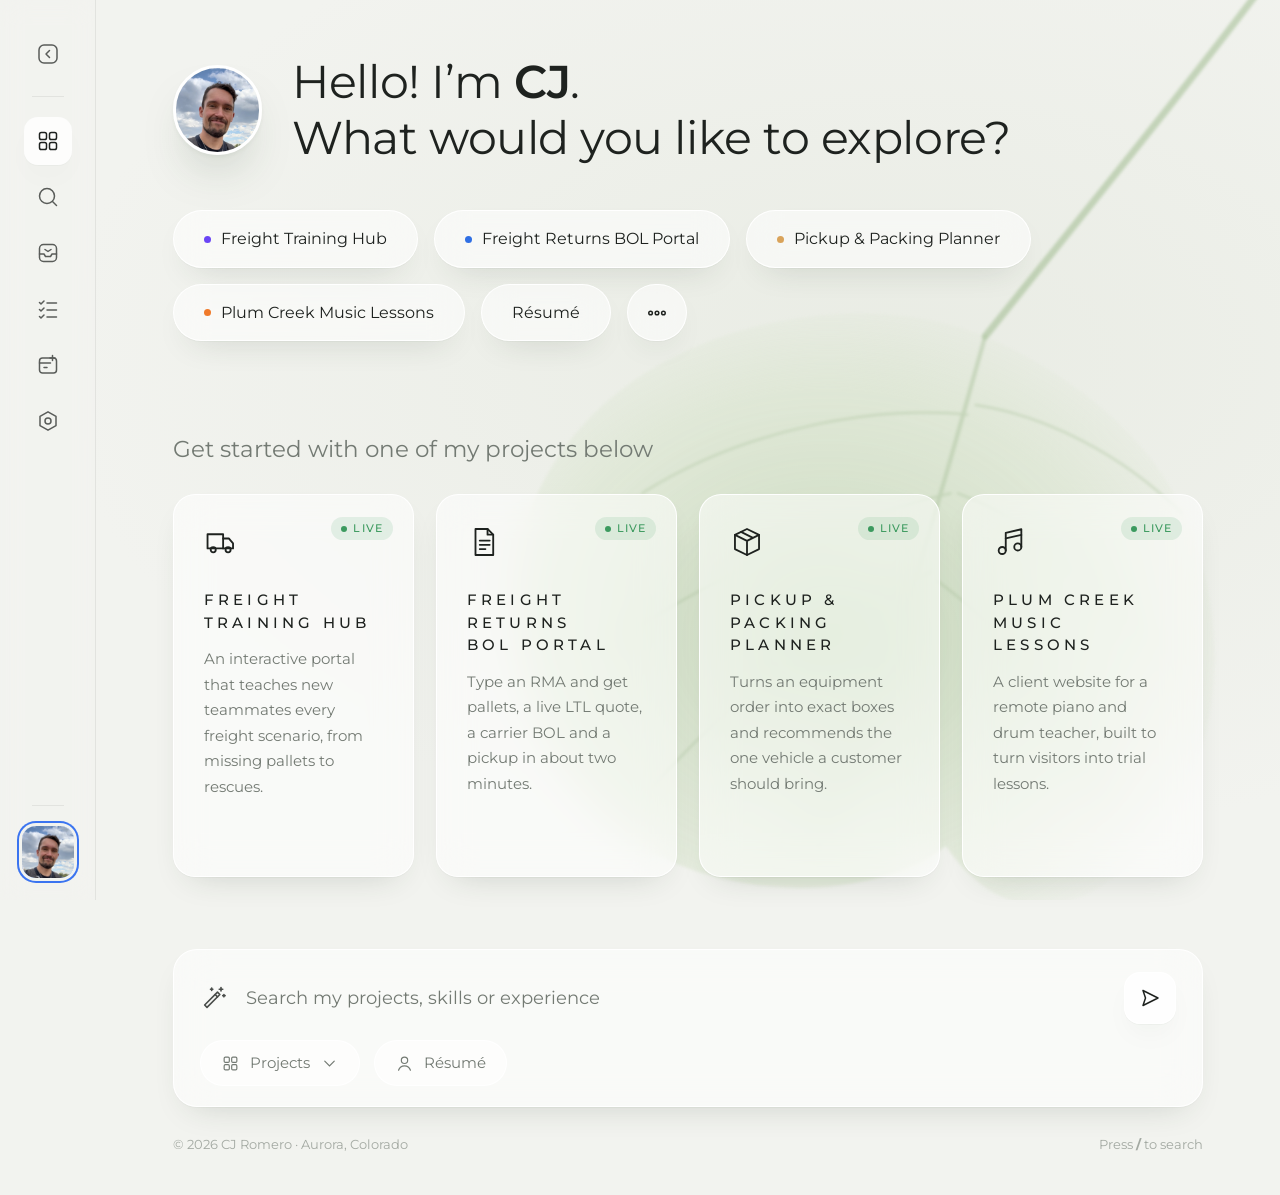
==== commit ad5cd648: "Make side bar profile photo a rounded square at full opacity Co-Authored-By: Claude Opus 5.5 <norepl" ====
--- a/index.html
+++ b/index.html
@@ -71,8 +71,8 @@
 .rail svg{width:24px;height:24px}
 .rail [data-tip]:hover::after{content:attr(data-tip);position:absolute;left:58px;top:50%;transform:translateY(-50%);white-space:nowrap;font-size:12.5px;font-weight:500;background:var(--ink);color:var(--bg);padding:6px 10px;border-radius:8px;opacity:1}
 .rail .grow{flex:1}
-.rail a.me{width:52px;height:52px;padding:0;border-radius:50%;overflow:hidden;opacity:1;display:block;background:radial-gradient(circle at 30% 30%,#4f8bff,#2457d6);box-shadow:0 0 0 3px var(--bg),0 0 0 5px #3b74f0;text-decoration:none;transition:transform .2s}
-.rail a.me:hover{transform:scale(1.05);background:radial-gradient(circle at 30% 30%,#4f8bff,#2457d6)}
+.rail a.me,.rail a.me:hover{width:52px;height:52px;padding:0;border-radius:14px;overflow:hidden;opacity:1;filter:none;display:block;background:transparent;box-shadow:0 0 0 3px var(--bg),0 0 0 5px #3b74f0;text-decoration:none;transition:transform .2s}
+.rail a.me:hover{transform:scale(1.05)}
 
 .main{min-width:0;padding:clamp(28px,6vh,80px) clamp(16px,6vw,140px) 40px;display:flex;flex-direction:column;min-height:100vh}
 .view{flex:1;display:flex;flex-direction:column}
@@ -236,7 +236,7 @@
 .xp ul{margin:8px 0 0;padding-left:18px;color:var(--muted);font-size:14.5px;line-height:1.65;display:flex;flex-direction:column;gap:4px}
 .note{margin:18px 0 0;font-size:14px;color:var(--muted);padding:12px 16px;border-radius:14px;background:var(--glass);border:1px solid var(--glass-edge);max-width:56ch}
 .win-body .shot{position:absolute;inset:0;width:100%;height:100%;object-fit:cover;object-position:top left}
-.rail a.me img{display:block;width:100%;height:100%;border-radius:50%;object-fit:cover;object-position:50% 28%}
+.rail a.me img{display:block;width:100%;height:100%;border-radius:inherit;opacity:1;object-fit:cover;object-position:50% 28%}
 .foot{margin-top:28px;font-size:12.5px;color:var(--faint);display:flex;justify-content:space-between;gap:12px;flex-wrap:wrap}
 
 .mobile-top{display:none}
@@ -248,7 +248,7 @@
   .rail .sep,.rail .grow,.rail .hide-m{display:none}
   .rail a,.rail button{width:44px;height:44px}
   .rail [data-tip]:hover::after{display:none}
-  .rail a.me{width:40px;height:40px;box-shadow:0 0 0 2px var(--bg),0 0 0 4px #3b74f0}
+  .rail a.me,.rail a.me:hover{width:40px;height:40px;border-radius:12px;box-shadow:0 0 0 2px var(--bg),0 0 0 4px #3b74f0}
   .main{padding-bottom:110px}
   .cards{grid-template-columns:minmax(0,1fr)}
   .chips{gap:10px;margin-top:30px}
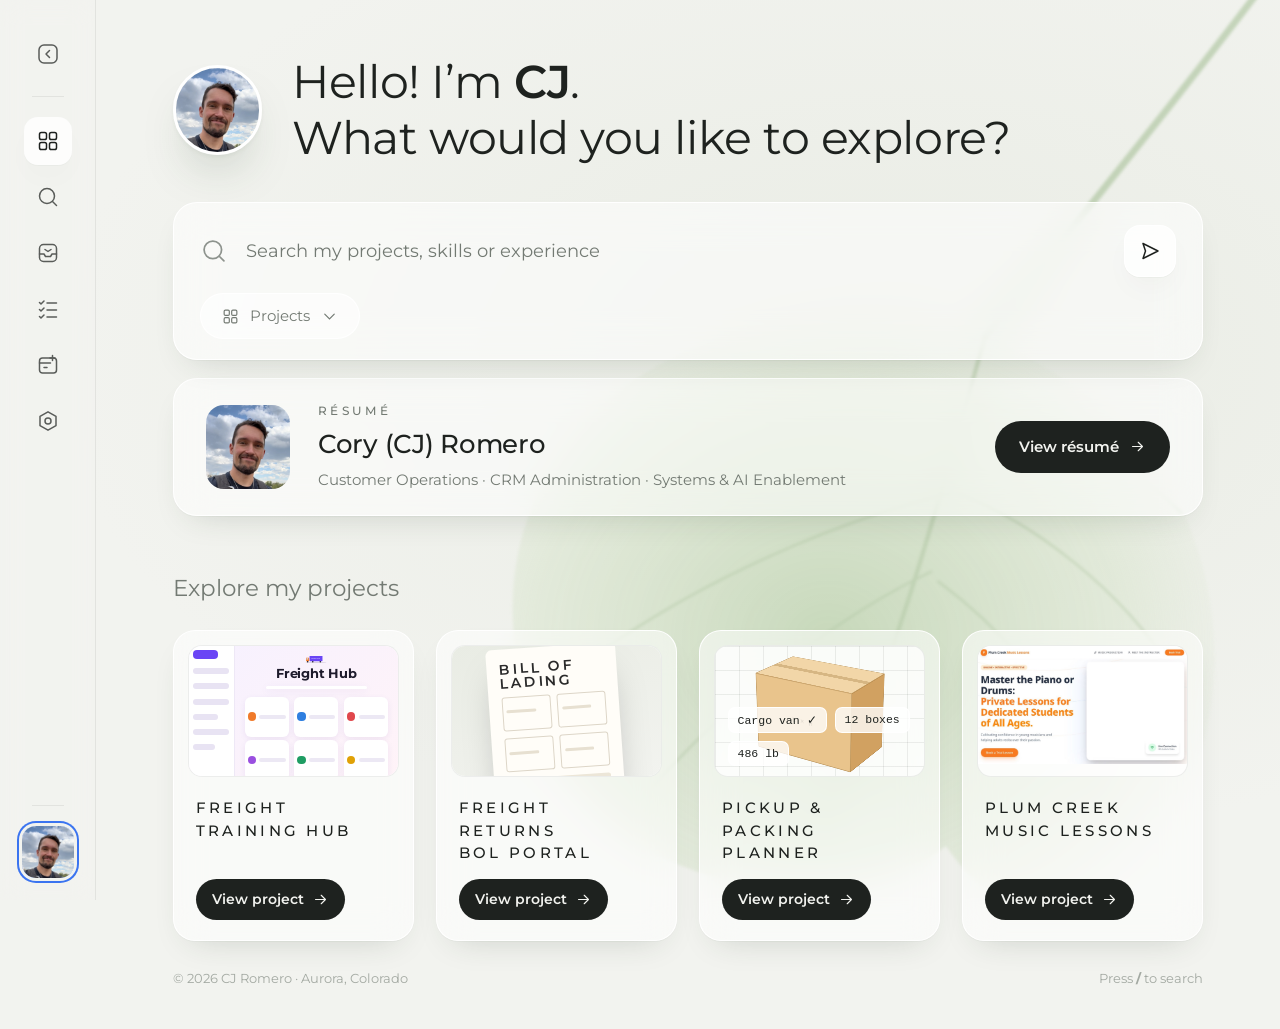
==== commit 486dee36: "Simplify home page and make back-to-hub buttons prominent Project cards now show a preview image, ti" ====
--- a/index.html
+++ b/index.html
@@ -87,14 +87,17 @@
 .chip .dot{width:7px;height:7px;border-radius:50%}
 .chip.more{padding:15px 18px}
 .chip.more svg{width:22px;height:22px}
-.sub{font-size:clamp(19px,1.8vw,24px);color:var(--muted);font-weight:400;margin:clamp(48px,10vh,120px) 0 26px}
+.sub{font-size:clamp(19px,1.8vw,24px);color:var(--muted);font-weight:400;margin:clamp(40px,6vh,64px) 0 24px}
 
 .cards{display:grid;grid-template-columns:repeat(4,minmax(0,1fr));gap:22px}
-.card{position:relative;display:flex;flex-direction:column;gap:12px;padding:30px 30px 34px;border-radius:22px;background:var(--glass);border:1px solid var(--glass-edge);backdrop-filter:blur(18px) saturate(1.1);-webkit-backdrop-filter:blur(18px) saturate(1.1);box-shadow:var(--shadow);text-decoration:none;cursor:pointer;min-width:0;transition:transform .35s cubic-bezier(.2,.8,.2,1),box-shadow .35s;transform-style:preserve-3d}
+.card{position:relative;display:flex;flex-direction:column;gap:14px;padding:14px 14px 20px;border-radius:22px;background:var(--glass);border:1px solid var(--glass-edge);backdrop-filter:blur(18px) saturate(1.1);-webkit-backdrop-filter:blur(18px) saturate(1.1);box-shadow:var(--shadow);text-decoration:none;cursor:pointer;min-width:0;transition:transform .35s cubic-bezier(.2,.8,.2,1),box-shadow .35s;transform-style:preserve-3d}
 .card:hover{box-shadow:var(--shadow-lift)}
 .card .ic{width:34px;height:34px;color:var(--ink)}
 .card .ic svg{width:34px;height:34px}
-.card h3{font-size:15px;font-weight:500;letter-spacing:.28em;text-transform:uppercase;margin-top:18px;line-height:1.5}
+.card h3{font-size:15px;font-weight:500;letter-spacing:.22em;text-transform:uppercase;margin:6px 8px 0;line-height:1.5}
+.card-img{position:relative;display:block;aspect-ratio:16/10;max-width:100%;border-radius:14px;overflow:hidden;border:1px solid var(--line);background:var(--glass-strong)}
+.card-img .fh-title{font-size:clamp(10px,1vw,15px)}
+.card-img .pk-scene{transform:scale(.72)}
 .card p{margin:0;color:var(--muted);font-size:15px;line-height:1.7}
 .status{position:absolute;right:20px;top:22px;font:500 11px/1 var(--f-ui);letter-spacing:.1em;text-transform:uppercase;padding:6px 10px;border-radius:999px;display:inline-flex;align-items:center;gap:6px}
 .status i{width:6px;height:6px;border-radius:50%;background:currentColor}
@@ -102,12 +105,12 @@
 .status.live i{animation:pulse 1.8s ease-in-out infinite}
 @keyframes pulse{50%{opacity:.25}}
 .status.soon{color:var(--soon);background:var(--soon-soft)}
-.card .go{margin-top:auto;padding-top:10px;font-size:13px;font-weight:500;display:flex;align-items:center;gap:8px;color:var(--ink);opacity:.0;transform:translateY(4px);transition:.25s}
-.card:hover .go{opacity:.8;transform:none}
+.card .go{margin:auto 8px 0;align-self:flex-start;font-size:13.5px;font-weight:600;display:inline-flex;align-items:center;gap:8px;padding:10px 16px;border-radius:999px;background:var(--ink);color:var(--bg);transition:gap .2s}
+.card:hover .go{gap:12px}
 .card .go svg{width:16px;height:16px}
 
 /* prompt bar */
-.prompt{position:relative;margin-top:clamp(40px,8vh,110px);border-radius:24px;background:var(--glass);border:1px solid var(--glass-edge);backdrop-filter:blur(20px);-webkit-backdrop-filter:blur(20px);box-shadow:var(--shadow);padding:22px 26px 20px}
+.prompt{position:relative;margin-top:clamp(40px,8vh,110px);z-index:10;border-radius:24px;background:var(--glass);border:1px solid var(--glass-edge);backdrop-filter:blur(20px);-webkit-backdrop-filter:blur(20px);box-shadow:var(--shadow);padding:22px 26px 20px}
 .prompt-row{display:flex;align-items:center;gap:18px}
 .prompt-row > svg{width:28px;height:28px;flex:none;color:var(--ink);opacity:.8}
 .prompt input{flex:1;min-width:0;border:0;background:transparent;outline:none;font:400 18px var(--f-ui);color:var(--ink);padding:10px 0}
@@ -133,7 +136,9 @@
 mark{background:color-mix(in srgb,var(--leaf-2) 45%,transparent);color:inherit;border-radius:3px;padding:0 1px}
 
 /* project detail */
-.back{display:inline-flex;align-items:center;gap:8px;font-size:14px;color:var(--muted);text-decoration:none;margin-bottom:28px;align-self:flex-start;padding:8px 14px 8px 10px;border-radius:999px;border:1px solid var(--glass-edge);background:var(--glass)}
+.back{display:inline-flex;align-items:center;gap:10px;font-size:15px;font-weight:600;color:var(--bg);background:var(--ink);text-decoration:none;margin-bottom:28px;align-self:flex-start;padding:12px 22px 12px 16px;border-radius:999px;box-shadow:0 0 0 3px color-mix(in srgb,var(--leaf-2) 55%,transparent),var(--shadow-lift);transition:transform .2s}
+.back:hover{transform:translateY(-2px)}
+.back svg{width:19px;height:19px}
 .back:hover{color:var(--ink)}
 .back svg{width:16px;height:16px}
 .proj{display:grid;grid-template-columns:minmax(0,1fr) minmax(0,1.15fr);gap:clamp(28px,4vw,64px);align-items:center}
@@ -237,6 +242,20 @@
 .note{margin:18px 0 0;font-size:14px;color:var(--muted);padding:12px 16px;border-radius:14px;background:var(--glass);border:1px solid var(--glass-edge);max-width:56ch}
 .win-body .shot{position:absolute;inset:0;width:100%;height:100%;object-fit:cover;object-position:top left}
 .rail a.me img{display:block;width:100%;height:100%;border-radius:inherit;opacity:1;object-fit:cover;object-position:50% 28%}
+.prompt.top{margin-top:clamp(28px,4vh,40px)}
+.prompt.top .results,.prompt.top .menu{top:calc(100% + 10px);bottom:auto;background:var(--bg)}
+.prompt-row > svg{color:var(--muted)}
+.resume-cta{display:flex;align-items:center;gap:clamp(16px,2.4vw,28px);margin-top:18px;padding:22px clamp(20px,2.6vw,32px);border-radius:24px;background:var(--glass);border:1px solid var(--glass-edge);backdrop-filter:blur(18px);-webkit-backdrop-filter:blur(18px);box-shadow:var(--shadow);text-decoration:none;transition:transform .3s cubic-bezier(.2,.8,.2,1),box-shadow .3s}
+.resume-cta:hover{transform:translateY(-3px);box-shadow:var(--shadow-lift)}
+.resume-cta img{width:84px;height:84px;border-radius:18px;object-fit:cover;object-position:50% 28%;flex:none}
+.rc-text{flex:1;min-width:0;display:flex;flex-direction:column;gap:4px}
+.rc-text small{font-size:12px;font-weight:500;letter-spacing:.28em;text-transform:uppercase;color:var(--muted)}
+.rc-text b{font-size:clamp(20px,2vw,26px);font-weight:500;letter-spacing:-.01em}
+.rc-text span{color:var(--muted);font-size:14.5px}
+.rc-go{display:inline-flex;align-items:center;gap:10px;padding:14px 24px;border-radius:999px;background:var(--ink);color:var(--bg);font-weight:600;font-size:15px;white-space:nowrap;flex:none;transition:gap .2s}
+.resume-cta:hover .rc-go{gap:14px}
+.rc-go svg,.card .go svg{width:17px;height:17px}
+@media (max-width:720px){.resume-cta{flex-wrap:wrap}.resume-cta img{width:64px;height:64px;border-radius:14px}.rc-go{width:100%;justify-content:center}}
 .foot{margin-top:28px;font-size:12.5px;color:var(--faint);display:flex;justify-content:space-between;gap:12px;flex-wrap:wrap}
 
 .mobile-top{display:none}
@@ -254,7 +273,6 @@
   .chips{gap:10px;margin-top:30px}
   .chip{padding:11px 20px;font-size:14.5px}
   .card{padding:24px}
-  .card .go{opacity:.8;transform:none}
   .prompt{padding:16px 16px 14px}
   .prompt input{font-size:16px}
   .leaf{left:-10%;width:150vw;opacity:.4}
@@ -389,6 +407,8 @@
   doc:'<svg viewBox="0 0 24 24" fill="none" stroke="currentColor" stroke-width="1.3" stroke-linecap="round" stroke-linejoin="round"><path d="M6 2.8h8.5l4 4v14.4H6z"/><path d="M14.5 2.8v4h4M9 11h7M9 14h7M9 17h4"/></svg>',
   quote:'<svg viewBox="0 0 24 24" fill="none" stroke="currentColor" stroke-width="1.3" stroke-linecap="round"><path d="M10 6.5C6.5 7 4.5 9.5 4.5 13v4.5h5V13h-3c0-2.5 1.3-4 3.5-4.5M19.5 6.5c-3.5.5-5.5 3-5.5 6.5v4.5h5V13h-3c0-2.5 1.3-4 3.5-4.5"/></svg>',
   arrow:'<svg viewBox="0 0 24 24" fill="none" stroke="currentColor" stroke-width="1.6" stroke-linecap="round" stroke-linejoin="round"><path d="M5 12h14M13 6l6 6-6 6"/></svg>',
+  home:'<svg viewBox="0 0 24 24" fill="none" stroke="currentColor" stroke-width="1.8" stroke-linecap="round" stroke-linejoin="round"><path d="M3.5 11 12 4l8.5 7"/><path d="M5.5 9.5V20h13V9.5"/><path d="M10 20v-5.5h4V20"/></svg>',
+  search:'<svg viewBox="0 0 24 24" fill="none" stroke="currentColor" stroke-width="1.5" stroke-linecap="round"><circle cx="11" cy="11" r="7.5"/><path d="m20.5 20.5-4-4"/></svg>',
   back:'<svg viewBox="0 0 24 24" fill="none" stroke="currentColor" stroke-width="1.6" stroke-linecap="round" stroke-linejoin="round"><path d="M15 18 9 12l6-6"/></svg>',
   wand:'<svg viewBox="0 0 24 24" fill="none" stroke="currentColor" stroke-width="1.4" stroke-linecap="round" stroke-linejoin="round"><path d="m4 20 11-11 2 2L6 22z" transform="translate(0 -2)"/><path d="m13 9 2 2M18 3v3M16.5 4.5h3M20.5 9v2M19.5 10h2M10 3.5v2M9 4.5h2"/></svg>',
   send:'<svg viewBox="0 0 24 24" fill="none" stroke="currentColor" stroke-width="1.5" stroke-linejoin="round"><path d="M5 4.5 20 12 5 19.5 7.5 12z"/></svg>',
@@ -436,12 +456,12 @@
 }
 
 /* ================= views ================= */
-function promptBar(){
-  return `<section class="prompt" id="prompt">
+function promptBar(top){
+  return `<section class="prompt${top?' top':''}" id="prompt">
     <div class="results" id="results" hidden role="listbox"></div>
     <div class="menu" id="projMenu" hidden>${PROJECTS.map(p=>`<a href="#project-${p.id}">${I[p.icon].replace('<svg','<svg width="20" height="20"')}<span>${p.title}</span><small style="color:var(--${p.status==='live'?'live':'soon'})">${p.status==='live'?'Live':'Soon'}</small></a>`).join('')}</div>
-    <div class="prompt-row">${I.wand}<input id="q" type="search" autocomplete="off" placeholder="Search my projects, skills or experience" aria-label="Search projects, skills or experience"><button class="send" id="sendBtn" aria-label="Go to top result">${I.send}</button></div>
-    <div class="prompt-tools"><button class="pill" id="projPill" aria-haspopup="true" aria-expanded="false">${I.grid}Projects${I.chev}</button><a class="pill" href="#resume">${I.user}Résumé</a></div>
+    <div class="prompt-row">${I.search}<input id="q" type="search" autocomplete="off" placeholder="Search my projects, skills or experience" aria-label="Search projects, skills or experience"><button class="send" id="sendBtn" aria-label="Go to top result">${I.send}</button></div>
+    <div class="prompt-tools"><button class="pill" id="projPill" aria-haspopup="true" aria-expanded="false">${I.grid}Projects${I.chev}</button></div>
   </section>`;
 }
 function wirePrompt(){
@@ -462,40 +482,43 @@
   view.innerHTML=`
     <div class="hello-row"><img class="portrait" src="${SITE.photo}" alt="Portrait of CJ Romero" width="96" height="96">
     <h1 class="hello"><span>Hello! I’m <em>${esc(SITE.name)}</em>.</span><span>What would you like to explore?</span></h1></div>
-    <div class="chips">
-      ${PROJECTS.map(p=>`<a class="chip" href="#project-${p.id}"><span class="dot" style="background:${CHIP_COLORS[p.id]||'var(--leaf-2)'}"></span>${p.title}</a>`).join('')}
-      <a class="chip" href="#resume">Résumé</a>
-      <a class="chip more" href="#contact" aria-label="Contact">${I.dots}</a>
-    </div>
-    <h2 class="sub">Get started with one of my projects below</h2>
-    <div class="cards">${PROJECTS.map(p=>`<a class="card" href="#project-${p.id}">${statusPill(p)}<span class="ic">${I[p.icon]}</span><h3>${p.title}</h3><p>${p.card}</p><span class="go">See the project${I.arrow}</span></a>`).join('')}</div>
-    ${promptBar()}`;
+    ${promptBar(true)}
+    <a class="resume-cta" href="#resume">
+      <img src="${SITE.photo}" alt="" width="84" height="84">
+      <span class="rc-text"><small>Résumé</small><b>${esc(SITE.fullName)}</b><span>${esc(SITE.role)}</span></span>
+      <span class="rc-go">View résumé ${I.arrow}</span>
+    </a>
+    <h2 class="sub">Explore my projects</h2>
+    <div class="cards">${PROJECTS.map(p=>`<a class="card" href="#project-${p.id}"><span class="card-img" aria-hidden="true">${previewBody(p)}</span><h3>${p.title}</h3><span class="go">View project ${I.arrow}</span></a>`).join('')}</div>`;
   wirePrompt();tiltCards();
 }
 
-function previewFor(p){
-  if(p.id==='freight-hub') return `<a class="window" href="${p.href}"><div class="win-bar"><i></i><i></i><i></i><span>/projects/${p.url}</span></div><div class="win-body"><div class="fh">
+function previewBody(p){
+  if(p.id==='freight-hub') return `<div class="fh">
       <div class="fh-side"><b></b><i></i><i></i><i></i><i style="width:70%"></i><i></i><i style="width:60%"></i></div>
       <div class="fh-main">
         <svg class="fh-truck" viewBox="0 0 200 80"><ellipse cx="100" cy="72" rx="96" ry="7" fill="#3a3550" opacity=".18"/><rect x="40" y="10" width="120" height="48" rx="4" fill="#6a45f5"/><text x="100" y="40" text-anchor="middle" fill="#fff" font-family="Montserrat,sans-serif" font-weight="700" font-size="12">FREIGHT HUB</text><path d="M8 26h28v32H8z" fill="#f07a2a"/><path d="M12 30h16v12H12z" fill="#cfe6ff"/><circle cx="22" cy="62" r="7" fill="#1b1826"/><circle cx="70" cy="62" r="7" fill="#1b1826"/><circle cx="140" cy="62" r="7" fill="#1b1826"/></svg>
         <div class="fh-title">Freight Hub</div><div class="fh-search"></div>
         <div class="fh-grid">${['#f07a2a','#2f7fe0','#e0474c','#9a4fe0','#1f9d63','#e0a106'].map(c=>`<div style="--c:${c}"></div>`).join('')}</div>
-      </div></div></div></a>`;
+      </div></div>`;
+  if(p.id==='packing-planner') return `<div class="pk">
+      <div class="pk-scene"><div class="pk-box"><i class="f">L × H</i><i class="b"></i><i class="r">W</i><i class="l"></i><i class="t"></i><i class="u"></i></div></div>
+      <div class="pk-dims"><span>Cargo van ✓</span><span>12 boxes</span><span>486 lb</span></div></div>`;
+  if(p.id==='pc-music') return `<img class="shot" src="assets/pcmusic.jpg" alt="" loading="lazy">`;
+  return `<div class="bol">
+      <div class="bol-doc"><h4>BILL OF LADING</h4><div class="bol-row"><div></div><div></div></div><div class="bol-row"><div></div><div></div></div><div class="bol-lines"><i></i><i></i><i></i><i></i><i></i><i></i></div><span class="bol-stamp">PRO #</span></div>
+      </div>`;
+}
+function previewFor(p){
   const bar=`<div class="win-bar"><i></i><i></i><i></i><span>${p.external?'':'/'}${p.url}</span></div>`;
-  if(p.id==='packing-planner') return `<a class="window" href="${p.href}">${bar}<div class="win-body"><div class="pk">
-      <div class="pk-scene"><div class="pk-box"><i class="f">L × H</i><i class="b"></i><i class="r">W</i><i class="l"></i><i class="t"></i><i class="u"></i></div></div>
-      <div class="pk-dims"><span>Cargo van ✓</span><span>12 boxes</span><span>486 lb</span></div></div></div></a>`;
-  if(p.id==='pc-music') return `<a class="window" href="${p.href}" ${linkAttrs(p)}>${bar}<div class="win-body"><img class="shot" src="assets/pcmusic.jpg" alt="Plum Creek Music Lessons home page" loading="lazy"></div></a>`;
-  return `<a class="window" href="${p.href}">${bar}<div class="win-body"><div class="bol">
-      <div class="bol-doc"><h4>BILL OF LADING</h4><div class="bol-row"><div></div><div></div></div><div class="bol-row"><div></div><div></div></div><div class="bol-lines"><i></i><i></i><i></i><i></i><i></i><i></i></div><span class="bol-stamp">PRO #</span></div>
-      </div></div></a>`;
+  return `<a class="window" href="${p.href}" ${linkAttrs(p)}>${bar}<div class="win-body">${previewBody(p)}</div></a>`;
 }
 
 function renderProject(p){
   const live=p.status==='live';
   const idx=PROJECTS.indexOf(p), next=PROJECTS[(idx+1)%PROJECTS.length];
   view.innerHTML=`
-    <a class="back" href="#home">${I.back}All projects</a>
+    <a class="back" href="#home">${I.home}Back to all projects</a>
     <section class="proj">
       <div style="min-width:0">
         <div class="eyebrow">Project ${String(idx+1).padStart(2,'0')} / ${String(PROJECTS.length).padStart(2,'0')} ${statusPill(p)}</div>
@@ -518,7 +541,7 @@
 
 function renderResume(){
   view.innerHTML=`
-    <a class="back" href="#home">${I.back}Home</a>
+    <a class="back" href="#home">${I.home}Back to home</a>
     <div class="hello-row"><img class="portrait big" src="${SITE.photo}" alt="Portrait of CJ Romero" width="120" height="120">
       <div style="min-width:0"><h1 class="hello"><span>${esc(SITE.fullName)}</span></h1><p class="role">${esc(SITE.role)}</p><p class="loc">${I.pin}${esc(SITE.location)}</p></div></div>
     <div class="resume" style="margin-top:36px">
@@ -541,7 +564,7 @@
   if(c.github) rows.push(`<a href="${esc(c.github)}" target="_blank" rel="noopener">${I.github}GitHub · cjromerofficial-bot</a>`);
   rows.push(`<div>${I.pin}${esc(SITE.location)}</div>`);
   view.innerHTML=`
-    <a class="back" href="#home">${I.back}Home</a>
+    <a class="back" href="#home">${I.home}Back to home</a>
     <h1 class="hello"><span>Let’s talk freight,</span><span>tools, or your next project.</span></h1>
     <div class="resume" style="margin-top:36px">
       <section class="panel"><h2>Reach me</h2>${rows.length?`<div class="links">${rows.join('')}</div>`:`<p>Contact links are being added. In the meantime, explore the projects and check back soon.</p>`}</section>
